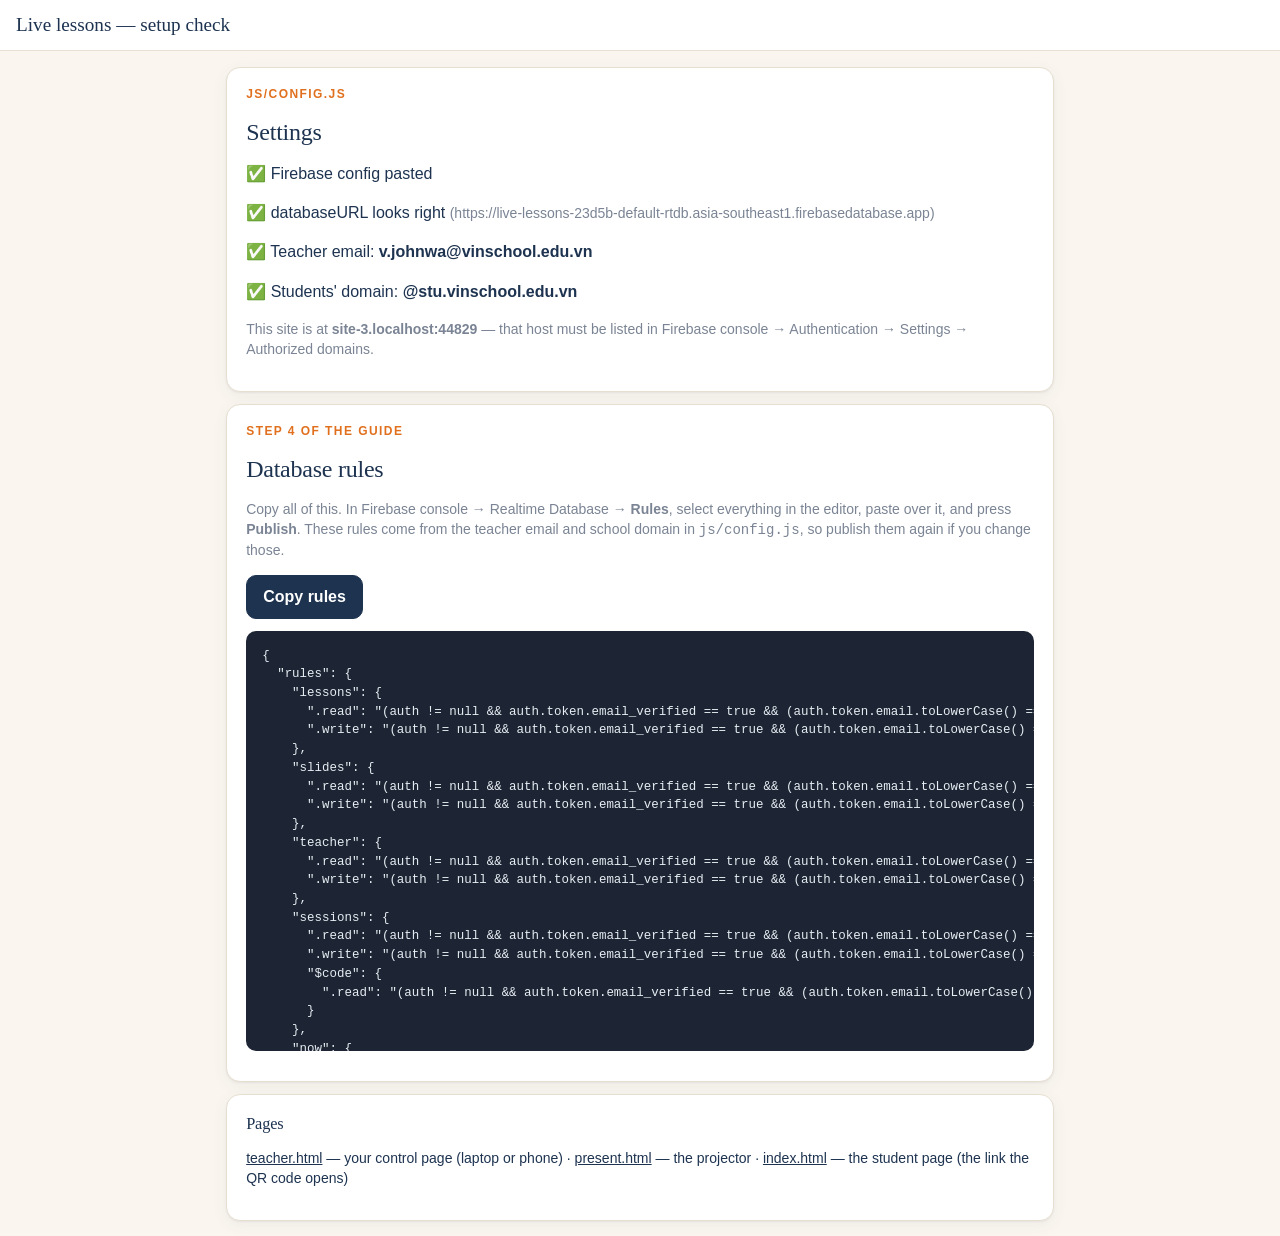
==== setup.html @ ccea3a83 "Live lessons site: student, teacher and projector pages Co-Authored-By: Claude Opus 5.5 <noreply@ant" ====
<!doctype html>
<html lang="en">
<head>
<meta charset="utf-8">
<meta name="viewport" content="width=device-width, initial-scale=1">
<title>Live Lessons · Setup check</title>
<link rel="stylesheet" href="app.css">
</head>
<body>
<header class="t-top"><span class="brand">Live lessons — setup check</span></header>
<main class="t-main stack" style="max-width:860px">
  <section class="card stack" id="cfg"></section>
  <section class="card stack">
    <div class="kicker">Step 4 of the guide</div>
    <h2>Database rules</h2>
    <p class="muted small">Copy all of this. In Firebase console → Realtime Database → <b>Rules</b>, select everything in the editor, paste over it, and press <b>Publish</b>. These rules come from the teacher email and school domain in <code>js/config.js</code>, so publish them again if you change those.</p>
    <div class="row"><button class="btn primary" id="copy">Copy rules</button><span class="small muted" id="copied"></span></div>
    <pre class="rules" id="rules"></pre>
  </section>
  <section class="card stack small">
    <h3>Pages</h3>
    <p><a href="teacher.html">teacher.html</a> — your control page (laptop or phone) · <a href="present.html">present.html</a> — the projector · <a href="./">index.html</a> — the student page (the link the QR code opens)</p>
  </section>
</main>
<script type="module">
  import { firebaseConfig, TEACHER_EMAILS, SCHOOL_DOMAIN } from "./js/config.js";
  import { buildRules } from "./js/rules.js";
  const ok = (b) => b ? "✅" : "❌";
  const cfgOk = !/PASTE_/.test(JSON.stringify(firebaseConfig));
  const urlOk = /^https:\/\/.+(firebaseio\.com|firebasedatabase\.app)\/?$/.test(firebaseConfig.databaseURL || "");
  const tOk = TEACHER_EMAILS.length && !TEACHER_EMAILS.some((e) => /yourschool|your\.name/.test(e));
  const dOk = SCHOOL_DOMAIN && !/yourschool/.test(SCHOOL_DOMAIN);
  document.getElementById("cfg").innerHTML = `<div class="kicker">js/config.js</div><h2>Settings</h2>
    <p>${ok(cfgOk)} Firebase config pasted</p>
    <p>${ok(urlOk)} databaseURL looks right <span class="muted small">(${firebaseConfig.databaseURL})</span></p>
    <p>${ok(tOk)} Teacher email: <b>${TEACHER_EMAILS.join(", ")}</b></p>
    <p>${ok(dOk)} Students' domain: <b>@${SCHOOL_DOMAIN}</b></p>
    <p class="small muted">This site is at <b>${location.host || "(opened from a file)"}</b> — that host must be listed in Firebase console → Authentication → Settings → Authorized domains.</p>`;
  const text = JSON.stringify(buildRules(TEACHER_EMAILS, SCHOOL_DOMAIN), null, 2);
  document.getElementById("rules").textContent = text;
  document.getElementById("copy").onclick = async () => {
    try { await navigator.clipboard.writeText(text); document.getElementById("copied").textContent = "Copied — now paste it in the Firebase Rules editor."; }
    catch (e) { document.getElementById("copied").textContent = "Select the text below and copy it by hand."; }
  };
</script>
</body>
</html>
---- app.css ----
/* Live Lessons — colours follow the Year 9 deck design (cream, navy, orange). */
:root {
  --bg: #faf6ef; --card: #ffffff; --ink: #1d3350; --ink-2: #44546a; --muted: #7a8494;
  --line: #e6ded0; --accent: #e0701e; --accent-soft: #fdf0e3; --blue-soft: #e8f0fb;
  --ok: #23824f; --ok-soft: #e3f4ea; --bad: #c2410c; --bad-soft: #fde9e1;
  --radius: 14px; --shadow: 0 1px 2px rgba(29,51,80,.06), 0 4px 16px rgba(29,51,80,.06);
  --serif: Georgia, "Source Serif 4", "Times New Roman", serif;
  --sans: -apple-system, BlinkMacSystemFont, "Segoe UI", Inter, Roboto, Helvetica, Arial, sans-serif;
  --mono: ui-monospace, "SF Mono", Menlo, Consolas, monospace;
}
* { box-sizing: border-box; }
html, body { margin: 0; background: var(--bg); color: var(--ink); font: 16px/1.45 var(--sans); -webkit-text-size-adjust: 100%; }
button, input, select, textarea { font: inherit; color: inherit; }
h1, h2, h3 { font-family: var(--serif); font-weight: 500; margin: 0 0 .4em; letter-spacing: -.01em; }
a { color: var(--ink); }
.hidden { display: none !important; }
.muted { color: var(--muted); }
.small { font-size: .875rem; }
.kicker { font-size: .75rem; letter-spacing: .12em; text-transform: uppercase; color: var(--accent); font-weight: 700; }
.row { display: flex; gap: .5rem; align-items: center; flex-wrap: wrap; }
.stack > * + * { margin-top: .75rem; }
.spacer { flex: 1; }

.btn { display: inline-flex; align-items: center; justify-content: center; gap: .4rem; min-height: 44px; padding: .55rem 1rem;
  border-radius: 10px; border: 1px solid var(--line); background: var(--card); cursor: pointer; font-weight: 600; touch-action: manipulation; }
.btn:hover { border-color: #cfc4b1; }
.btn.primary { background: var(--ink); color: #fff; border-color: var(--ink); }
.btn.accent { background: var(--accent); color: #fff; border-color: var(--accent); }
.btn.ok { background: var(--ok); color: #fff; border-color: var(--ok); }
.btn.ghost { background: transparent; }
.btn.danger { color: var(--bad); }
.btn.on { background: var(--accent-soft); border-color: var(--accent); color: var(--accent); }
.btn:disabled { opacity: .45; cursor: default; }
.btn kbd { font: 600 .7rem var(--mono); border: 1px solid currentColor; border-radius: 4px; padding: 0 .3rem; opacity: .6; }
input[type=text], input[type=search], select, textarea { width: 100%; min-height: 44px; padding: .55rem .7rem; border: 1px solid var(--line); border-radius: 10px; background: #fff; }
label.field { display: block; }
label.field > span { display: block; font-size: .8rem; font-weight: 600; color: var(--ink-2); margin-bottom: .25rem; }

.card { background: var(--card); border: 1px solid var(--line); border-radius: var(--radius); padding: 1.1rem 1.2rem; box-shadow: var(--shadow); }
.toast { position: fixed; left: 50%; bottom: 24px; transform: translateX(-50%); background: var(--ink); color: #fff; padding: .7rem 1.1rem;
  border-radius: 10px; z-index: 100; box-shadow: var(--shadow); max-width: calc(100vw - 32px); }
.pill { display: inline-flex; align-items: center; gap: .35rem; padding: .2rem .65rem; border-radius: 999px; background: var(--blue-soft); font-size: .8rem; font-weight: 600; }
.pill.live { background: var(--ok-soft); color: var(--ok); }
.pill.live::before { content: ""; width: 8px; height: 8px; border-radius: 50%; background: currentColor; animation: pulse 1.4s infinite; }
@keyframes pulse { 50% { opacity: .3; } }

/* ---------- Sign-in / centred screens ---------- */
.center { min-height: 100vh; min-height: 100dvh; display: grid; place-items: center; padding: 24px 16px; }
.center .card { width: min(440px, 100%); text-align: center; }
.code-input { font: 700 2rem/1 var(--mono) !important; letter-spacing: .3em; text-align: center; text-transform: uppercase; }

/* ---------- Hinge question slide (projector + teacher preview) ---------- */
.stage { position: relative; width: 100%; aspect-ratio: 16 / 9; background: var(--bg); overflow: hidden; container-type: inline-size; border-radius: 6px; }
.stage > img { width: 100%; height: 100%; object-fit: contain; display: block; background: #fff; }
.hinge-slide { position: absolute; inset: 0; padding: 3.6cqw 6cqw 5cqw; display: flex; flex-direction: column; gap: 1.6cqw; }
.hs-top { display: flex; justify-content: space-between; align-items: center; font-size: 1.35cqw; letter-spacing: .14em; text-transform: uppercase; font-weight: 700; }
.hs-kicker { color: var(--accent); }
.hs-status { color: var(--muted); }
.hs-status.live { color: var(--ok); }
.hs-prompt { font-size: 3.1cqw; line-height: 1.2; margin: 0; color: var(--ink); }
.hs-code { font: 600 2.6cqw/1.35 var(--mono); letter-spacing: .06em; background: var(--blue-soft); border-radius: 1cqw; padding: 1.2cqw 2cqw; align-self: flex-start; white-space: pre-wrap; }
.hs-options { display: grid; grid-template-columns: 1fr 1fr; gap: 1.5cqw; flex: 1; align-content: start; }
.hs-opt { position: relative; overflow: hidden; display: flex; align-items: center; gap: 1.6cqw; background: #fff; border: .2cqw solid var(--line);
  border-radius: 1.2cqw; padding: 1.2cqw 2cqw; font-size: 1.9cqw; min-height: 6.4cqw; transition: opacity .3s, border-color .3s; }
.hs-letter { flex: none; width: 4.4cqw; height: 4.4cqw; border-radius: 50%; display: grid; place-items: center; background: var(--ink); color: #fff; font-weight: 700; font-size: 2cqw; position: relative; z-index: 1; }
.hs-text { position: relative; z-index: 1; flex: 1; }
.hs-bar { position: absolute; left: 0; top: 0; bottom: 0; width: var(--w); background: var(--accent-soft); transition: width .4s ease; }
.hs-count { position: relative; z-index: 1; font-weight: 700; font-size: 1.8cqw; color: var(--accent); white-space: nowrap; }
.is-reveal .hs-opt.correct { border-color: var(--ok); background: var(--ok-soft); }
.is-reveal .hs-opt.correct .hs-letter { background: var(--ok); }
.is-reveal .hs-opt.correct .hs-bar { background: #cdebd9; }
.is-reveal .hs-opt.dim { opacity: .45; }

/* ---------- Projector ---------- */
body.present { background: #111; overflow: hidden; }
.present-wrap { position: fixed; inset: 0; display: grid; place-items: center; }
.present-wrap .stage { width: min(100vw, calc(100vh * 16 / 9)); border-radius: 0; }
.join-overlay { position: absolute; inset: 0; background: var(--bg); display: grid; grid-template-columns: auto 1fr; gap: 5cqw; align-items: center; padding: 6cqw 8cqw; z-index: 5; }
.join-overlay .qr svg { width: 30cqw; height: 30cqw; display: block; border-radius: 1cqw; }
.join-overlay h2 { font-size: 3.4cqw; margin-bottom: 1.2cqw; }
.join-overlay .url { font: 600 2.3cqw var(--mono); color: var(--ink-2); word-break: break-all; }
.join-overlay .big-code { font: 700 9cqw/1 var(--mono); letter-spacing: .12em; color: var(--accent); margin: 1.5cqw 0; }
.join-overlay .joined { font-size: 2.2cqw; color: var(--muted); }
.corner-badge { position: absolute; right: 1.4cqw; bottom: 1.2cqw; z-index: 4; background: rgba(29,51,80,.88); color: #fff; font-size: 1.3cqw; font-weight: 700; padding: .5cqw 1.1cqw; border-radius: 99px; }
.corner-code { position: absolute; left: 1.4cqw; bottom: 1.2cqw; z-index: 4; background: rgba(255,255,255,.9); color: var(--ink); font: 700 1.2cqw var(--mono); padding: .45cqw 1cqw; border-radius: 99px; letter-spacing: .1em; }
.hud { position: fixed; left: 50%; bottom: 14px; transform: translateX(-50%); display: flex; gap: 6px; background: rgba(17,17,17,.82); padding: 6px; border-radius: 12px; z-index: 20; transition: opacity .3s; }
.hud .btn { min-height: 38px; padding: .35rem .7rem; background: transparent; color: #fff; border-color: rgba(255,255,255,.25); font-size: .85rem; }
.hud .btn.on { background: var(--accent); border-color: var(--accent); color: #fff; }
.hud.idle { opacity: 0; pointer-events: none; }
.present-msg { color: #ddd; text-align: center; padding: 24px; font-size: 1.2rem; }

/* ---------- Student ---------- */
.s-top { position: sticky; top: 0; z-index: 5; display: flex; align-items: center; gap: .6rem; padding: .6rem 16px; background: rgba(250,246,239,.94); backdrop-filter: blur(6px); border-bottom: 1px solid var(--line); }
.s-top .title { font-weight: 700; font-size: .95rem; white-space: nowrap; overflow: hidden; text-overflow: ellipsis; }
.s-main { max-width: 900px; margin: 0 auto; padding: 16px; }
.s-slide { width: 100%; border-radius: 10px; border: 1px solid var(--line); background: #fff; display: block; box-shadow: var(--shadow); }
.s-q h1 { font-size: 1.45rem; line-height: 1.25; }
.s-q .code { font: 600 1.1rem/1.4 var(--mono); letter-spacing: .04em; max-width: 100%; overflow-x: auto; background: var(--blue-soft); border-radius: 10px; padding: .6rem .9rem; display: inline-block; white-space: pre-wrap; }
.s-opts { display: grid; gap: .6rem; margin-top: 1rem; }
.s-opt { display: flex; align-items: center; gap: .8rem; width: 100%; text-align: left; min-height: 60px; padding: .7rem .9rem; border: 2px solid var(--line); border-radius: 12px; background: #fff; cursor: pointer; touch-action: manipulation; font-size: 1.05rem; }
.s-opt .l { flex: none; width: 36px; height: 36px; border-radius: 50%; display: grid; place-items: center; background: var(--ink); color: #fff; font-weight: 700; }
.s-opt.sel { border-color: var(--accent); background: var(--accent-soft); }
.s-opt.sel .l { background: var(--accent); }
.s-opt.correct { border-color: var(--ok); background: var(--ok-soft); }
.s-opt.correct .l { background: var(--ok); }
.s-opt.wrong { border-color: var(--bad); background: var(--bad-soft); }
.s-opt:disabled { cursor: default; }
.conf { display: grid; grid-template-columns: repeat(4, 1fr); gap: .4rem; }
.conf button { min-height: 52px; border: 2px solid var(--line); border-radius: 10px; background: #fff; font-size: .85rem; font-weight: 600; cursor: pointer; padding: .3rem; line-height: 1.15; }
.conf button.sel { border-color: var(--accent); background: var(--accent-soft); color: var(--accent); }
.banner { border-radius: 12px; padding: .8rem 1rem; font-weight: 600; }
.banner.info { background: var(--blue-soft); }
.banner.ok { background: var(--ok-soft); color: var(--ok); }
.banner.bad { background: var(--bad-soft); color: var(--bad); }

/* ---------- Teacher ---------- */
.t-top { display: flex; align-items: center; gap: .75rem; padding: .7rem 16px; border-bottom: 1px solid var(--line); background: var(--card); position: sticky; top: 0; z-index: 10; flex-wrap: wrap; }
.t-top .brand { font-family: var(--serif); font-size: 1.2rem; }
.t-main { max-width: 1280px; margin: 0 auto; padding: 16px; }
.t-grid { display: grid; grid-template-columns: minmax(0, 1fr) 380px; gap: 16px; align-items: start; }
@media (max-width: 960px) { .t-grid { grid-template-columns: 1fr; } }
.t-home { display: grid; grid-template-columns: repeat(auto-fit, minmax(320px, 1fr)); gap: 16px; align-items: start; }
.code-big { font: 700 2.4rem/1 var(--mono); letter-spacing: .12em; color: var(--accent); }
.strip { display: flex; gap: 8px; overflow-x: auto; padding: 4px 2px 10px; scroll-snap-type: x proximity; }
.strip button { flex: none; width: 120px; aspect-ratio: 16/9; border: 2px solid var(--line); border-radius: 6px; padding: 0; overflow: hidden; background: #fff; cursor: pointer; position: relative; scroll-snap-align: center; }
.strip button img { width: 100%; height: 100%; object-fit: cover; display: block; }
.strip button.cur { border-color: var(--accent); box-shadow: 0 0 0 2px var(--accent); }
.strip button .n { position: absolute; left: 4px; top: 3px; font: 700 .7rem var(--sans); background: rgba(255,255,255,.9); border-radius: 4px; padding: 0 4px; }
.strip button.h { background: var(--accent-soft); display: grid; place-items: center; font-weight: 700; color: var(--accent); font-size: .85rem; }
.bars { display: grid; gap: .45rem; }
.bar { display: grid; grid-template-columns: 28px 1fr 84px; gap: .5rem; align-items: center; }
.bar .l { width: 28px; height: 28px; border-radius: 50%; background: var(--ink); color: #fff; display: grid; place-items: center; font-weight: 700; font-size: .85rem; }
.bar.correct .l { background: var(--ok); }
.bar .track { height: 26px; background: #f2ede4; border-radius: 6px; overflow: hidden; position: relative; }
.bar .fill { position: absolute; inset: 0 auto 0 0; background: var(--accent); border-radius: 6px; transition: width .35s; }
.bar.correct .fill { background: var(--ok); }
.bar .num { font-weight: 700; text-align: right; font-variant-numeric: tabular-nums; }
.bar .mc { grid-column: 2 / 4; font-size: .75rem; color: var(--muted); margin-top: -.3rem; }
.names { display: flex; flex-wrap: wrap; gap: .3rem; }
.names span { background: #f2ede4; border-radius: 6px; padding: .1rem .5rem; font-size: .82rem; }
.list { border-top: 1px solid var(--line); }
.list > div { display: flex; gap: .6rem; align-items: center; padding: .6rem 0; border-bottom: 1px solid var(--line); flex-wrap: wrap; }
.progress { height: 8px; background: #f2ede4; border-radius: 99px; overflow: hidden; }
.progress > div { height: 100%; background: var(--accent); width: 0; transition: width .2s; }
.note { background: var(--accent-soft); border-radius: 10px; padding: .6rem .8rem; font-size: .88rem; }
pre.rules { background: #1d2433; color: #e6edf3; padding: 1rem; border-radius: 10px; overflow: auto; font: .78rem/1.5 var(--mono); max-height: 420px; }

/* binary / code-like options line up in a fixed-width font */
.hs-text.mono, .s-opt .mono { font-family: var(--mono); letter-spacing: .12em; font-weight: 600; }
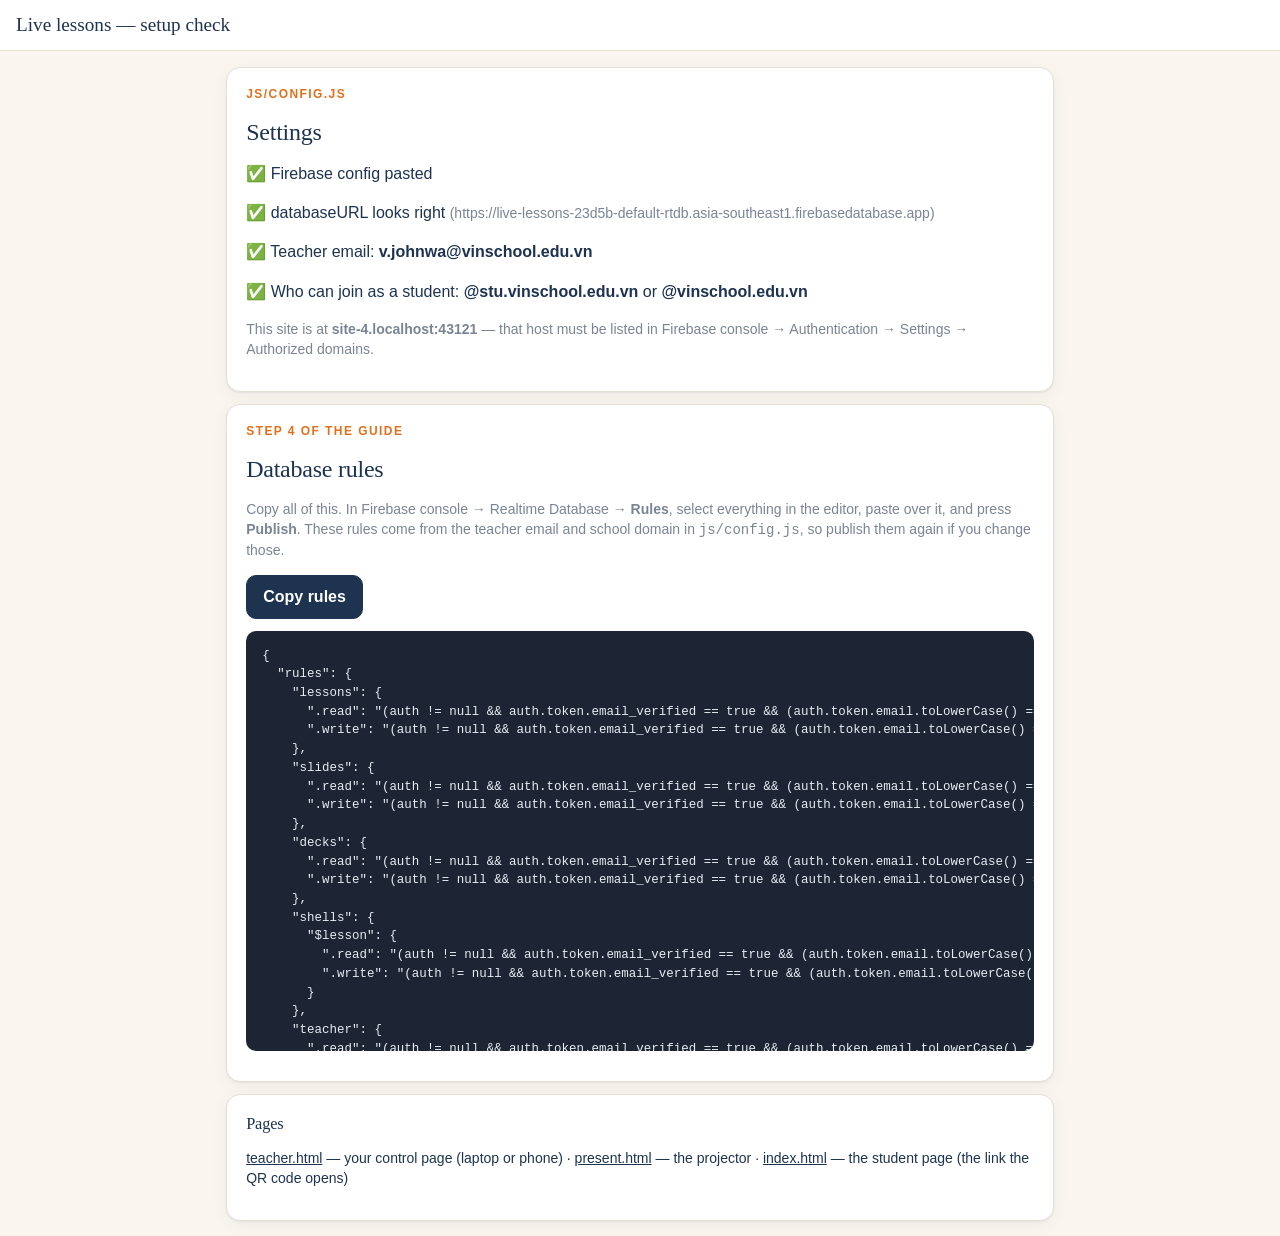
==== commit 437c66c1: "Let vinschool.edu.vn accounts join as students for testing (teacher access unchanged) Co-Authored-By" ====
--- a/setup.html
+++ b/setup.html
@@ -29,12 +29,13 @@
   const cfgOk = !/PASTE_/.test(JSON.stringify(firebaseConfig));
   const urlOk = /^https:\/\/.+(firebaseio\.com|firebasedatabase\.app)\/?$/.test(firebaseConfig.databaseURL || "");
   const tOk = TEACHER_EMAILS.length && !TEACHER_EMAILS.some((e) => /yourschool|your\.name/.test(e));
-  const dOk = SCHOOL_DOMAIN && !/yourschool/.test(SCHOOL_DOMAIN);
+  const DOMS = [].concat(SCHOOL_DOMAIN).filter(Boolean);
+  const dOk = DOMS.length && !DOMS.some((d) => /yourschool/.test(d));
   document.getElementById("cfg").innerHTML = `<div class="kicker">js/config.js</div><h2>Settings</h2>
     <p>${ok(cfgOk)} Firebase config pasted</p>
     <p>${ok(urlOk)} databaseURL looks right <span class="muted small">(${firebaseConfig.databaseURL})</span></p>
     <p>${ok(tOk)} Teacher email: <b>${TEACHER_EMAILS.join(", ")}</b></p>
-    <p>${ok(dOk)} Students' domain: <b>@${SCHOOL_DOMAIN}</b></p>
+    <p>${ok(dOk)} Who can join as a student: ${DOMS.map((d) => `<b>@${d}</b>`).join(" or ")}</p>
     <p class="small muted">This site is at <b>${location.host || "(opened from a file)"}</b> — that host must be listed in Firebase console → Authentication → Settings → Authorized domains.</p>`;
   const text = JSON.stringify(buildRules(TEACHER_EMAILS, SCHOOL_DOMAIN), null, 2);
   document.getElementById("rules").textContent = text;
--- a/app.css
+++ b/app.css
@@ -39,7 +39,7 @@
 .card { background: var(--card); border: 1px solid var(--line); border-radius: var(--radius); padding: 1.1rem 1.2rem; box-shadow: var(--shadow); }
 .toast { position: fixed; left: 50%; bottom: 24px; transform: translateX(-50%); background: var(--ink); color: #fff; padding: .7rem 1.1rem;
   border-radius: 10px; z-index: 100; box-shadow: var(--shadow); max-width: calc(100vw - 32px); }
-.pill { display: inline-flex; align-items: center; gap: .35rem; padding: .2rem .65rem; border-radius: 999px; background: var(--blue-soft); font-size: .8rem; font-weight: 600; }
+.pill { display: inline-flex; align-items: center; gap: .35rem; white-space: nowrap; padding: .2rem .65rem; border-radius: 999px; background: var(--blue-soft); font-size: .8rem; font-weight: 600; }
 .pill.live { background: var(--ok-soft); color: var(--ok); }
 .pill.live::before { content: ""; width: 8px; height: 8px; border-radius: 50%; background: currentColor; animation: pulse 1.4s infinite; }
 @keyframes pulse { 50% { opacity: .3; } }
@@ -147,3 +147,100 @@
 
 /* binary / code-like options line up in a fixed-width font */
 .hs-text.mono, .s-opt .mono { font-family: var(--mono); letter-spacing: .12em; font-weight: 600; }
+
+/* interactive HTML decks */
+.fill { position: absolute; inset: 0; }
+.fill > img { width: 100%; height: 100%; object-fit: contain; display: block; background: #fff; }
+.deckframe { display: block; width: 100%; aspect-ratio: 16 / 9; border: 0; border-radius: 10px; background: #0e1b2a; box-shadow: var(--shadow); }
+.fill > .deckframe, .stage .deckframe { position: absolute; inset: 0; width: 100%; height: 100%; aspect-ratio: auto; border-radius: 0; box-shadow: none; }
+.strip button.t { display: flex; flex-direction: column; justify-content: center; align-items: flex-start; gap: 2px; padding: 16px 6px 4px; text-align: left; font: 600 .68rem/1.2 var(--sans); color: var(--ink-2); background: #fffdf9; }
+.strip button.t .tt { display: -webkit-box; -webkit-line-clamp: 3; -webkit-box-orient: vertical; overflow: hidden; }
+.strip button.t .bld { font-weight: 500; color: var(--muted); font-size: .62rem; }
+.corner-code { transition: opacity .3s; }
+body.present .corner-code:not(.always) { opacity: 0; }
+body.present.hud-awake .corner-code { opacity: 1; }
+
+/* ---------- questions on students' devices ---------- */
+.s-item { background: var(--card); border: 1px solid var(--line); border-radius: 14px; padding: .9rem 1rem; box-shadow: var(--shadow); }
+.s-item + .s-item { margin-top: .7rem; }
+.s-prompt { font-size: 1.12rem; font-weight: 600; line-height: 1.35; display: flex; gap: .6rem; align-items: baseline; }
+.s-prompt.mono, td.mono { font-family: var(--mono); }
+.card-l { flex: none; font: 700 .8rem var(--sans); color: var(--muted); background: #f2ede4; border-radius: 6px; padding: .15rem .45rem; }
+.s-item .code { margin-top: .5rem; }
+.s-opts.compact { grid-template-columns: repeat(auto-fit, minmax(130px, 1fr)); gap: .45rem; margin-top: .7rem; }
+.s-opts.compact .s-opt { min-height: 48px; padding: .45rem .6rem; font-size: .95rem; }
+.s-opts.compact .s-opt .l { width: 28px; height: 28px; font-size: .9rem; }
+.fb { margin-top: .6rem; font-weight: 600; font-size: .92rem; }
+.fb > span { display: block; font-weight: 400; color: var(--ink-2); margin-top: .15rem; }
+.fb.ok { color: var(--ok); } .fb.bad { color: var(--bad); } .fb.muted { color: var(--muted); font-weight: 500; }
+.wform { display: flex; gap: .5rem; margin-top: .7rem; }
+.wform input { font-size: 1.2rem; font-weight: 600; }
+.timer-pill { background: var(--accent-soft); color: var(--accent); font-variant-numeric: tabular-nums; }
+.timer-pill.warn { background: var(--bad); color: #fff; }
+.pill.score { background: #fff4cc; color: #8a6200; }
+.selfnav { position: sticky; bottom: 0; background: rgba(250,246,239,.95); padding: .7rem 0; margin-top: .8rem; border-top: 1px solid var(--line); }
+#deckHost { margin: .2rem 0 .8rem; }
+
+/* ---------- word cloud ---------- */
+.cloud { display: flex; flex-wrap: wrap; justify-content: center; align-items: center; gap: .3rem .9rem; padding: 1rem .5rem; line-height: 1.15; text-align: center; }
+.cloud.empty { color: var(--muted); font-style: italic; }
+.cw { font-size: calc(1rem * var(--s)); color: var(--ink-2); font-weight: 500; transition: font-size .3s; }
+.cw sup { font-size: .5em; color: var(--muted); margin-left: .1em; }
+.cw.multi { font-weight: 700; color: var(--ink); }
+.cw.top { font-weight: 800; color: var(--accent); background: var(--accent-soft); border-radius: .3em; padding: 0 .25em; }
+.cw.ok { text-decoration: underline; text-decoration-color: var(--ok); text-decoration-thickness: .12em; text-underline-offset: .15em; }
+.cw.mine { outline: 2px dashed var(--ink); outline-offset: 2px; border-radius: .2em; }
+.hinge-slide .cloud { font-size: 2.2cqw; flex: 1; }
+.cloud-overlay { position: absolute; left: 6%; right: 6%; bottom: 8%; top: 38%; background: rgba(255,255,255,.96); border-radius: 1.5cqw; box-shadow: 0 1cqw 4cqw rgba(0,0,0,.18); display: flex; align-items: center; justify-content: center; font-size: 2.3cqw; padding: 1cqw; overflow: hidden; }
+.cloud-mod { display: flex; flex-wrap: wrap; gap: .35rem; }
+.wtag { border: 1px solid var(--line); background: #fff; border-radius: 999px; padding: .25rem .65rem; cursor: pointer; font-size: .85rem; }
+.wtag b { color: var(--accent); margin-left: .2rem; }
+.wtag.off { text-decoration: line-through; opacity: .45; }
+
+/* ---------- leaderboard ---------- */
+.board { list-style: none; margin: 0; padding: 0; display: grid; gap: .35rem; }
+.board li { display: grid; grid-template-columns: 2rem 1fr auto; align-items: center; gap: .6rem; background: #fff; border: 1px solid var(--line); border-radius: 10px; padding: .45rem .7rem; }
+.board .rk { font-weight: 800; color: var(--muted); text-align: center; }
+.board .pt { font-weight: 800; font-variant-numeric: tabular-nums; }
+.board .p1 { background: #fff4cc; border-color: #f0d36b; } .board .p2 { background: #f1f3f6; } .board .p3 { background: #fbebdc; }
+.board.empty { color: var(--muted); }
+.board-overlay { position: absolute; inset: 0; background: var(--bg); padding: 4cqw 18cqw; z-index: 6; font-size: 2.1cqw; overflow: hidden; }
+.board-overlay h2 { font-size: 4cqw; margin-bottom: 2cqw; }
+.board-overlay .board li { padding: .8cqw 1.4cqw; border-radius: 1cqw; }
+
+/* ---------- projector overlays on deck slides ---------- */
+.q-status { position: absolute; top: 1.2cqw; right: 1.4cqw; z-index: 4; background: rgba(22,50,79,.92); color: #fff; font: 700 1.35cqw var(--sans); padding: .6cqw 1.2cqw; border-radius: 99px; display: flex; gap: .4cqw; }
+.q-status.live { background: rgba(28,122,85,.95); }
+.q-status #pclock.warn { color: #ffd2c2; }
+.res-panel { position: absolute; right: 2cqw; bottom: 5cqw; width: 38cqw; background: rgba(255,255,255,.97); border-radius: 1.2cqw; box-shadow: 0 1cqw 4cqw rgba(0,0,0,.2); padding: 1.2cqw 1.6cqw; font-size: 1.25cqw; z-index: 4; }
+.res-panel .rr { display: grid; grid-template-columns: 1.6cqw 1fr 10cqw 3.5cqw; gap: .8cqw; align-items: center; padding: .25cqw 0; }
+.res-panel .rt { white-space: nowrap; overflow: hidden; text-overflow: ellipsis; }
+.res-panel .rb { height: 1cqw; background: #f2ede4; border-radius: 99px; overflow: hidden; }
+.res-panel .rb i { display: block; height: 100%; background: var(--ok); }
+
+/* ---------- teacher ---------- */
+.opts { display: grid; gap: .5rem; background: #fbf8f2; border: 1px solid var(--line); border-radius: 10px; padding: .7rem .8rem; }
+.opts label > span { display: block; font-size: .8rem; font-weight: 600; color: var(--ink-2); margin-bottom: .2rem; }
+.chk { display: inline-flex; align-items: center; gap: .4rem; font-size: .9rem; cursor: pointer; }
+.chk input { width: 18px; height: 18px; }
+table.cards { width: 100%; border-collapse: collapse; font-size: .88rem; }
+table.cards th { text-align: left; font-size: .72rem; text-transform: uppercase; letter-spacing: .06em; color: var(--muted); padding: .3rem .4rem; border-bottom: 1px solid var(--line); }
+table.cards td { padding: .4rem; border-bottom: 1px solid #f0ebe1; vertical-align: middle; }
+.pctb { display: inline-block; min-width: 3.2rem; text-align: center; font-weight: 700; border-radius: 6px; padding: .1rem .35rem; background: #f2ede4; }
+.pctb.ok { background: var(--ok-soft); color: var(--ok); } .pctb.mid { background: var(--accent-soft); color: var(--accent); } .pctb.bad { background: var(--bad-soft); color: var(--bad); }
+.strip button .qb { position: absolute; right: 4px; bottom: 3px; font: 700 .62rem var(--sans); background: var(--accent); color: #fff; border-radius: 4px; padding: 1px 5px; }
+.board-overlay .board { grid-template-columns: 1fr 1fr; grid-auto-flow: column; grid-template-rows: repeat(5, auto); column-gap: 2cqw; row-gap: 1cqw; }
+.board-overlay .board li { padding: 1cqw 1.6cqw; font-size: 2.2cqw; grid-template-columns: 3.4cqw 1fr auto; }
+
+/* ---------- "Student view" mirror on the projector ---------- */
+.dev-view { position: absolute; right: 1.4cqw; bottom: 1.4cqw; width: 17cqw; z-index: 8; background: #1d2433; border-radius: 2.2cqw; padding: 1.6cqw .7cqw .8cqw; box-shadow: 0 1.2cqw 4cqw rgba(0,0,0,.35); }
+.dev-label { position: absolute; top: .35cqw; left: 0; right: 0; text-align: center; color: #c8d1dd; font: 700 .9cqw var(--sans); letter-spacing: .1em; text-transform: uppercase; }
+.dev-screen { position: relative; width: 100%; aspect-ratio: 390 / 760; overflow: hidden; border-radius: 1.2cqw; background: var(--bg); }
+.dev-screen iframe { position: absolute; left: 0; top: 0; width: 390px; height: 760px; border: 0; transform-origin: 0 0; pointer-events: none; }
+body.preview .s-opt, body.preview .conf button { cursor: default; }
+
+/* ---------- touch screens (classroom touch TV) ---------- */
+@media (pointer: coarse) {
+  .hud { gap: 10px; padding: 10px; bottom: 18px; }
+  .hud .btn { min-height: 58px; padding: .5rem 1.1rem; font-size: 1.05rem; }
+}
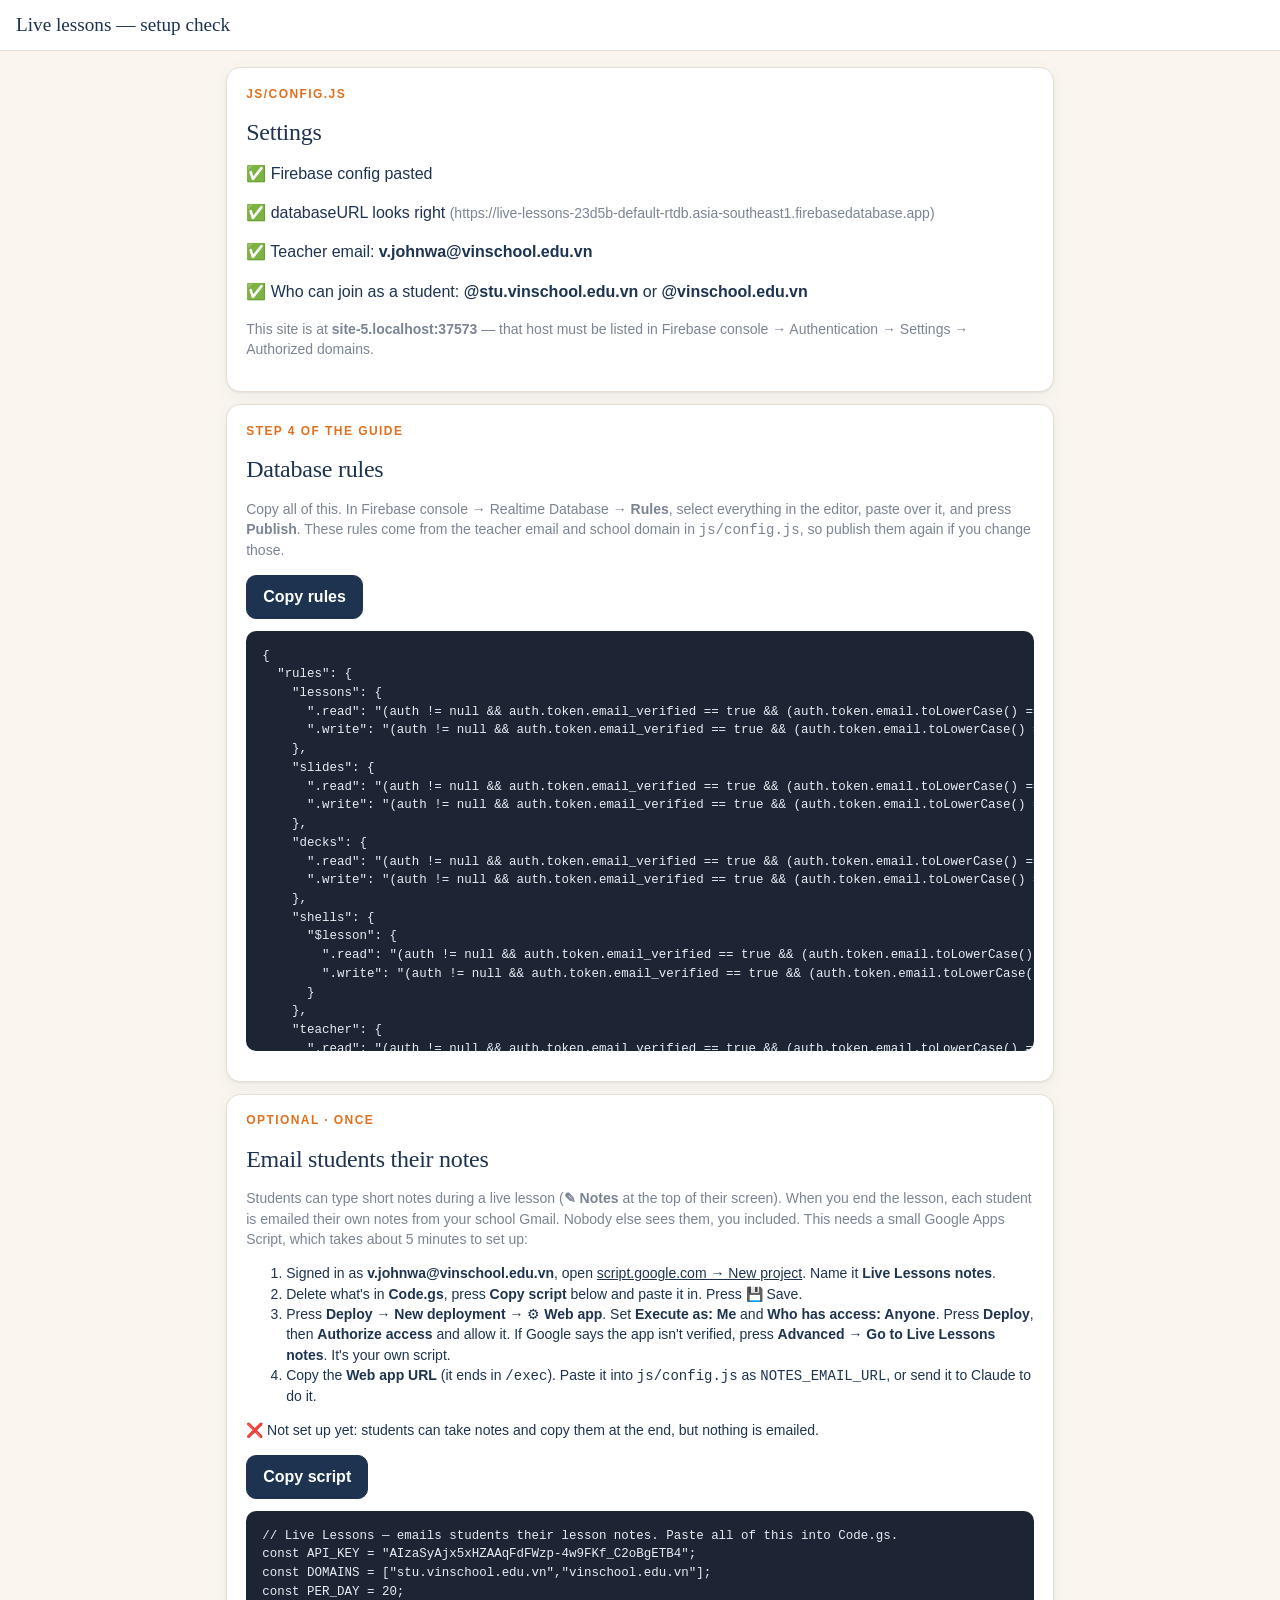
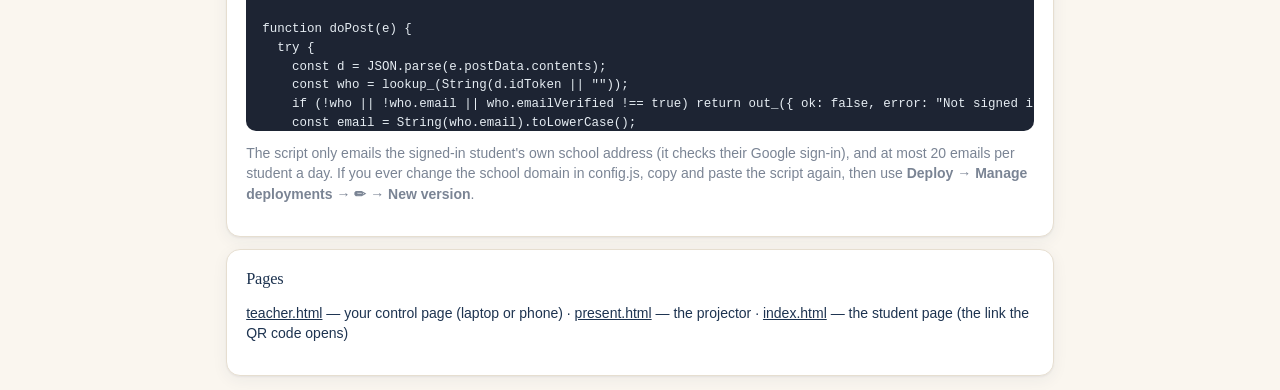
==== commit 1967ffd3: "Bigger slides on devices and the projector; private lesson notes emailed to students Slides - Studen" ====
--- a/setup.html
+++ b/setup.html
@@ -17,14 +17,39 @@
     <div class="row"><button class="btn primary" id="copy">Copy rules</button><span class="small muted" id="copied"></span></div>
     <pre class="rules" id="rules"></pre>
   </section>
+  <section class="card stack">
+    <div class="kicker">Optional · once</div>
+    <h2>Email students their notes</h2>
+    <p class="muted small">Students can type short notes during a live lesson (<b>✎ Notes</b> at the top of their screen). When you end the lesson, each student is emailed their own notes from your school Gmail. Nobody else sees them, you included. This needs a small Google Apps Script, which takes about 5 minutes to set up:</p>
+    <ol class="small">
+      <li>Signed in as <b id="tEmail"></b>, open <a href="https://script.google.com/home/projects/create" target="_blank" rel="noopener">script.google.com → New project</a>. Name it <b>Live Lessons notes</b>.</li>
+      <li>Delete what's in <b>Code.gs</b>, press <b>Copy script</b> below and paste it in. Press 💾 Save.</li>
+      <li>Press <b>Deploy → New deployment</b> → ⚙ <b>Web app</b>. Set <b>Execute as: Me</b> and <b>Who has access: Anyone</b>. Press <b>Deploy</b>, then <b>Authorize access</b> and allow it. If Google says the app isn't verified, press <b>Advanced → Go to Live Lessons notes</b>. It's your own script.</li>
+      <li>Copy the <b>Web app URL</b> (it ends in <code>/exec</code>). Paste it into <code>js/config.js</code> as <code>NOTES_EMAIL_URL</code>, or send it to Claude to do it.</li>
+    </ol>
+    <p class="small" id="mailState"></p>
+    <div class="row"><button class="btn primary" id="copyGs">Copy script</button><span class="small muted" id="copiedGs"></span></div>
+    <pre class="rules" id="gs" style="max-height:220px"></pre>
+    <p class="small muted">The script only emails the signed-in student's own school address (it checks their Google sign-in), and at most 20 emails per student a day. If you ever change the school domain in config.js, copy and paste the script again, then use <b>Deploy → Manage deployments → ✏ → New version</b>.</p>
+  </section>
   <section class="card stack small">
     <h3>Pages</h3>
     <p><a href="teacher.html">teacher.html</a> — your control page (laptop or phone) · <a href="present.html">present.html</a> — the projector · <a href="./">index.html</a> — the student page (the link the QR code opens)</p>
   </section>
 </main>
 <script type="module">
-  import { firebaseConfig, TEACHER_EMAILS, SCHOOL_DOMAIN } from "./js/config.js";
+  import { firebaseConfig, TEACHER_EMAILS, SCHOOL_DOMAIN, NOTES_EMAIL_URL } from "./js/config.js";
   import { buildRules } from "./js/rules.js";
+  import { notesScript } from "./js/notesmail.js";
+  const gs = notesScript(firebaseConfig.apiKey, SCHOOL_DOMAIN);
+  document.getElementById("gs").textContent = gs;
+  document.getElementById("tEmail").textContent = TEACHER_EMAILS[0] || "your school account";
+  document.getElementById("mailState").innerHTML = NOTES_EMAIL_URL
+    ? "✅ Notes email is switched on." : "❌ Not set up yet: students can take notes and copy them at the end, but nothing is emailed.";
+  document.getElementById("copyGs").onclick = async () => {
+    try { await navigator.clipboard.writeText(gs); document.getElementById("copiedGs").textContent = "Copied. Now paste it into Code.gs."; }
+    catch (e) { document.getElementById("copiedGs").textContent = "Select the text below and copy it by hand."; }
+  };
   const ok = (b) => b ? "✅" : "❌";
   const cfgOk = !/PASTE_/.test(JSON.stringify(firebaseConfig));
   const urlOk = /^https:\/\/.+(firebaseio\.com|firebasedatabase\.app)\/?$/.test(firebaseConfig.databaseURL || "");
--- a/app.css
+++ b/app.css
@@ -94,6 +94,23 @@
 .s-top .title { font-weight: 700; font-size: .95rem; white-space: nowrap; overflow: hidden; text-overflow: ellipsis; }
 .s-main { max-width: 900px; margin: 0 auto; padding: 16px; }
 .s-slide { width: 100%; border-radius: 10px; border: 1px solid var(--line); background: #fff; display: block; box-shadow: var(--shadow); }
+/* slides: as big as the screen allows (header ~52px, footer line ~36px), centred */
+.s-main.wide { max-width: none; padding: 8px 12px; position: relative; }
+.s-main.wide #deckHost, .s-main.wide .s-slide { width: min(100%, calc((100dvh - 110px) * 16 / 9)); margin: 0 auto; }
+.s-main.wide #deckHost { position: relative; }
+.fs-btn { position: absolute; right: 8px; top: 8px; z-index: 3; width: 40px; height: 40px; border-radius: 10px; border: 0; background: rgba(17,17,17,.55); color: #fff; font-size: 1.2rem; cursor: pointer; }
+.s-main:fullscreen { background: #0e1b2a; display: flex; flex-direction: column; justify-content: center; padding: 0; }
+.s-main:fullscreen #main, .s-main:fullscreen #below { display: none; }
+.s-main:fullscreen #deckHost, .s-main:fullscreen .s-slide { width: min(100vw, calc(100vh * 16 / 9)); margin: 0 auto; }
+.s-main:fullscreen .deckframe, .s-main:fullscreen .s-slide { border-radius: 0; border: 0; }
+.s-main:fullscreen #main:has(.s-slide) { display: block; }
+/* phone on its side: slimmer header, no footer line, so the slide gets the height */
+@media (orientation: landscape) and (max-height: 500px) {
+  .s-top { padding: .25rem 12px; }
+  .s-main.wide { padding: 4px 8px; }
+  .s-main.wide #deckHost, .s-main.wide .s-slide { width: min(100%, calc((100dvh - 50px) * 16 / 9)); }
+  .s-main.wide #below { display: none; }
+}
 .s-q h1 { font-size: 1.45rem; line-height: 1.25; }
 .s-q .code { font: 600 1.1rem/1.4 var(--mono); letter-spacing: .04em; max-width: 100%; overflow-x: auto; background: var(--blue-soft); border-radius: 10px; padding: .6rem .9rem; display: inline-block; white-space: pre-wrap; }
 .s-opts { display: grid; gap: .6rem; margin-top: 1rem; }
@@ -175,6 +192,14 @@
 .fb.ok { color: var(--ok); } .fb.bad { color: var(--bad); } .fb.muted { color: var(--muted); font-weight: 500; }
 .wform { display: flex; gap: .5rem; margin-top: .7rem; }
 .wform input { font-size: 1.2rem; font-weight: 600; }
+.notes-pill { cursor: pointer; border: 0; font-family: inherit; }
+.notes-pill.on { background: var(--ink); color: #fff; }
+.notes-dock { position: fixed; left: 0; right: 0; bottom: 0; z-index: 30; pointer-events: none; }
+.notes-dock.open { pointer-events: auto; }
+.notes-sheet { max-width: 720px; margin: 0 auto; background: var(--card, #fff); border: 1px solid var(--line); border-bottom: 0; border-radius: 14px 14px 0 0; box-shadow: 0 -8px 30px rgba(0,0,0,.15); padding: 10px 14px calc(10px + env(safe-area-inset-bottom)); display: grid; gap: 8px; }
+.notes-sheet textarea, .notes-copy { width: 100%; box-sizing: border-box; min-height: 30vh; max-height: 45vh; resize: vertical; font: 1rem/1.45 var(--sans, sans-serif); padding: .6rem .7rem; border: 1px solid var(--line); border-radius: 10px; }
+.notes-copy { min-height: 120px; text-align: left; }
+body:has(.notes-dock.open) .s-main { padding-bottom: 46vh; }
 .timer-pill { background: var(--accent-soft); color: var(--accent); font-variant-numeric: tabular-nums; }
 .timer-pill.warn { background: var(--bad); color: #fff; }
 .pill.score { background: #fff4cc; color: #8a6200; }
@@ -212,6 +237,8 @@
 .q-status { position: absolute; top: 1.2cqw; right: 1.4cqw; z-index: 4; background: rgba(22,50,79,.92); color: #fff; font: 700 1.35cqw var(--sans); padding: .6cqw 1.2cqw; border-radius: 99px; display: flex; gap: .4cqw; }
 .q-status.live { background: rgba(28,122,85,.95); }
 .q-status #pclock.warn { color: #ffd2c2; }
+.deck-clock { position: absolute; z-index: 4; display: flex; align-items: center; justify-content: center; box-sizing: border-box; background: #16324F; color: #fff; border-radius: 10px; font-family: var(--mono); font-weight: 700; font-variant-numeric: tabular-nums; line-height: 1; }
+.deck-clock.warn { background: #B4372B; }
 .res-panel { position: absolute; right: 2cqw; bottom: 5cqw; width: 38cqw; background: rgba(255,255,255,.97); border-radius: 1.2cqw; box-shadow: 0 1cqw 4cqw rgba(0,0,0,.2); padding: 1.2cqw 1.6cqw; font-size: 1.25cqw; z-index: 4; }
 .res-panel .rr { display: grid; grid-template-columns: 1.6cqw 1fr 10cqw 3.5cqw; gap: .8cqw; align-items: center; padding: .25cqw 0; }
 .res-panel .rt { white-space: nowrap; overflow: hidden; text-overflow: ellipsis; }
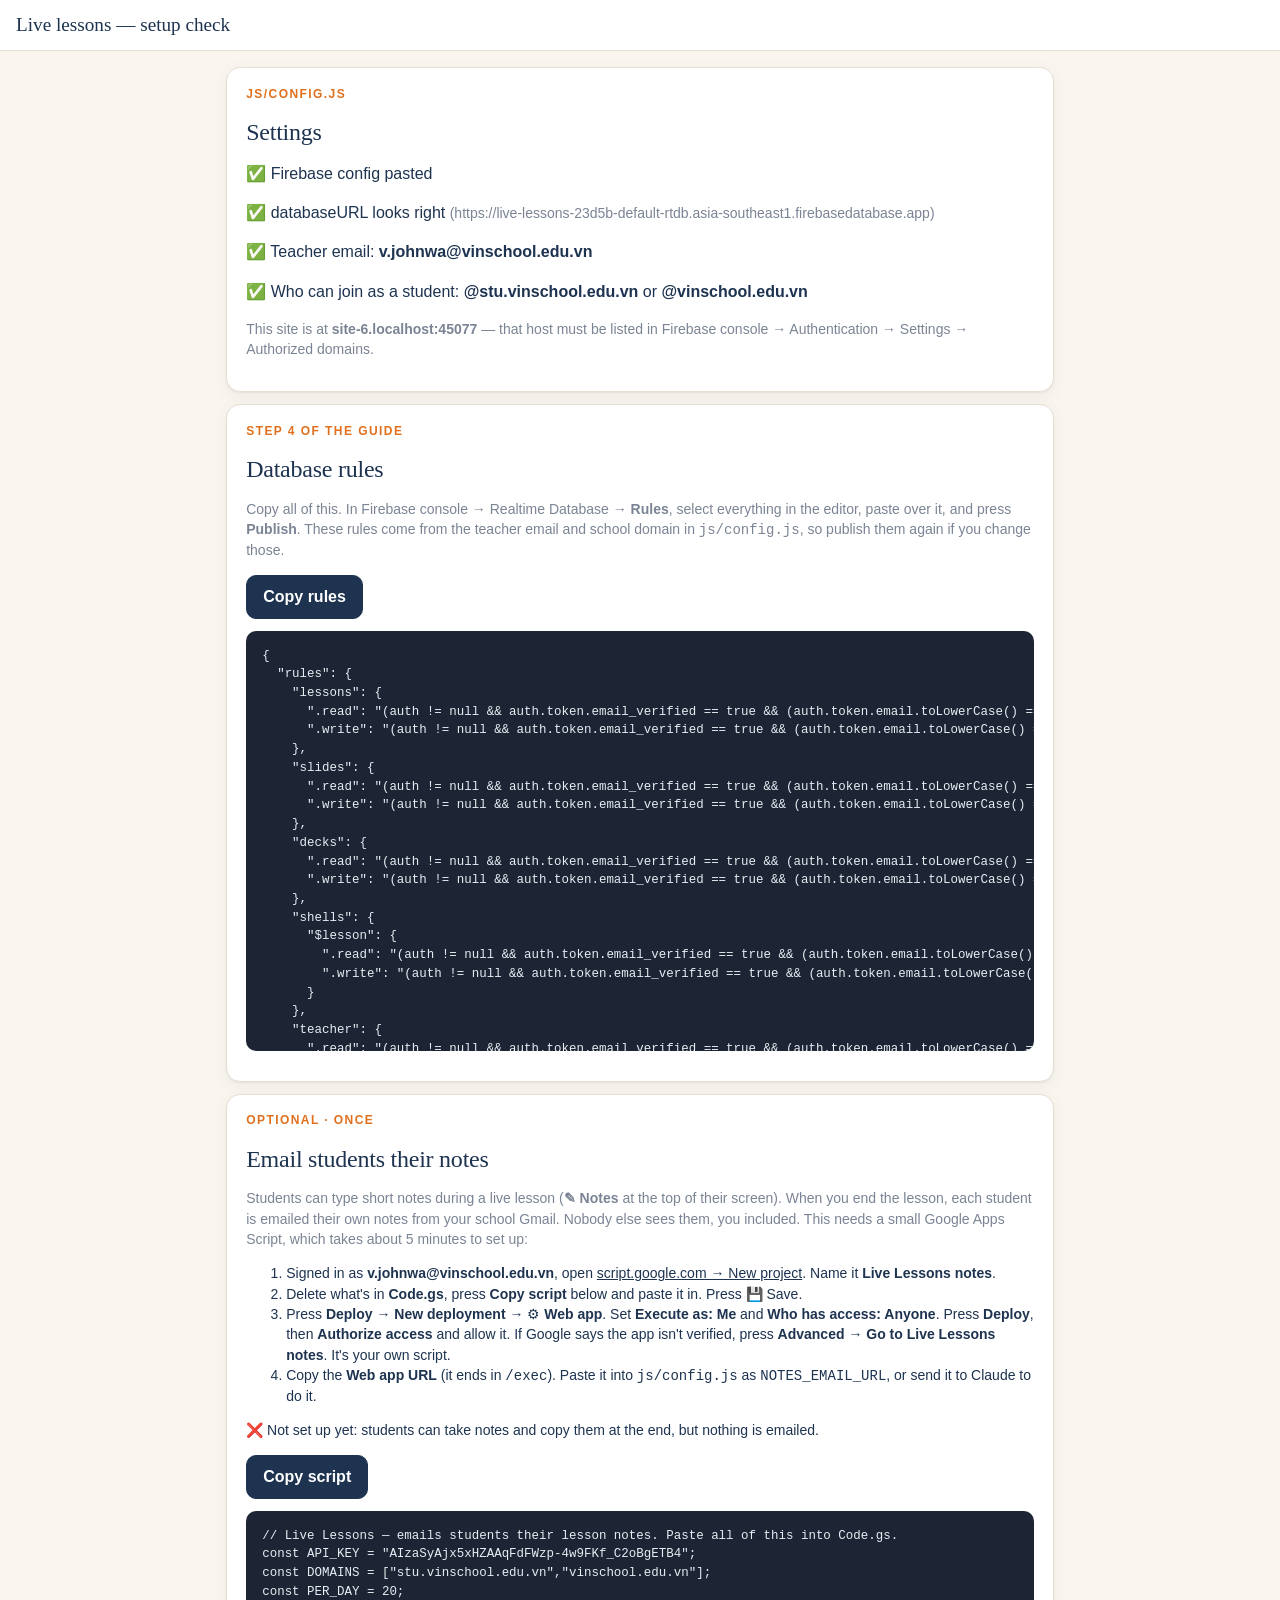
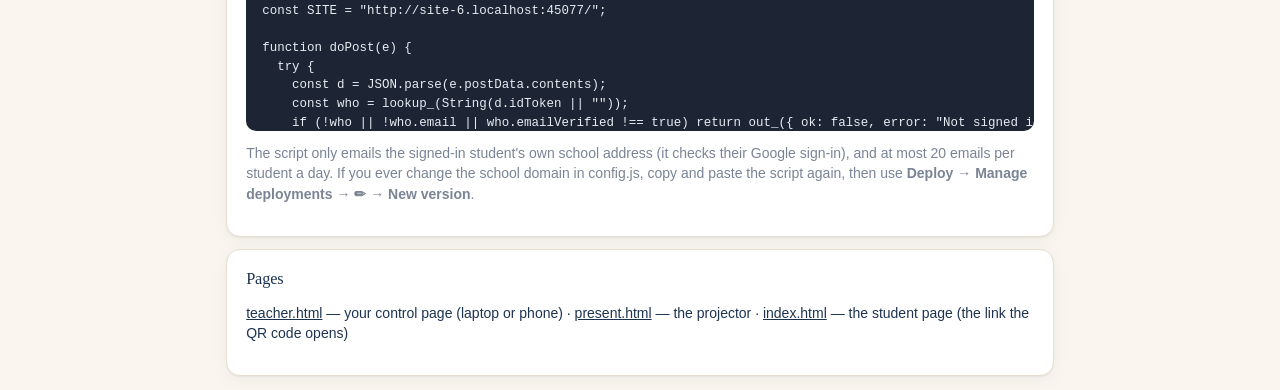
==== commit 58d12c19: "Notes linked to slides with a review link; private 'left the lesson page' alerts Notes - Each note b" ====
--- a/setup.html
+++ b/setup.html
@@ -41,7 +41,7 @@
   import { firebaseConfig, TEACHER_EMAILS, SCHOOL_DOMAIN, NOTES_EMAIL_URL } from "./js/config.js";
   import { buildRules } from "./js/rules.js";
   import { notesScript } from "./js/notesmail.js";
-  const gs = notesScript(firebaseConfig.apiKey, SCHOOL_DOMAIN);
+  const gs = notesScript(firebaseConfig.apiKey, SCHOOL_DOMAIN, new URL("./", location.href).href);
   document.getElementById("gs").textContent = gs;
   document.getElementById("tEmail").textContent = TEACHER_EMAILS[0] || "your school account";
   document.getElementById("mailState").innerHTML = NOTES_EMAIL_URL
--- a/app.css
+++ b/app.css
@@ -200,6 +200,18 @@
 .notes-sheet textarea, .notes-copy { width: 100%; box-sizing: border-box; min-height: 30vh; max-height: 45vh; resize: vertical; font: 1rem/1.45 var(--sans, sans-serif); padding: .6rem .7rem; border: 1px solid var(--line); border-radius: 10px; }
 .notes-copy { min-height: 120px; text-align: left; }
 body:has(.notes-dock.open) .s-main { padding-bottom: 46vh; }
+.away-board { position: absolute; left: 1.4cqw; top: 1.2cqw; z-index: 6; background: rgba(217,106,32,.95); color: #fff; font: 700 1.5cqw var(--sans); padding: .6cqw 1.3cqw; border-radius: 99px; box-shadow: 0 .4cqw 1.4cqw rgba(0,0,0,.25); }
+.away-nudge { position: fixed; left: 50%; top: 70px; transform: translateX(-50%); z-index: 40; width: min(92vw, 420px); box-sizing: border-box; background: #FFF6E8; color: #8a4310; border: 2px solid #D96A20; border-radius: 14px; padding: .8rem 1rem; display: grid; gap: .3rem; box-shadow: 0 10px 30px rgba(0,0,0,.18); }
+.away-nudge .btn { justify-self: end; }
+.away-pill { background: #FFF6E8; color: #D96A20; }
+.away-list { display: grid; gap: .25rem; font-size: .88rem; }
+.away-list > div { display: flex; align-items: center; gap: .45rem; }
+.away-list .dot { width: .6rem; height: .6rem; border-radius: 50%; background: #cfc4b1; flex: none; }
+.away-list .out .dot { background: #D96A20; box-shadow: 0 0 0 3px rgba(217,106,32,.2); }
+.away-list .out b { color: #D96A20; }
+.notes-earlier summary { cursor: pointer; color: var(--ink-2); }
+.notes-item { display: grid; gap: .1rem; width: 100%; text-align: left; background: #f6f1e8; border: 0; border-radius: 8px; padding: .4rem .6rem; margin-top: .35rem; cursor: pointer; font: inherit; font-size: .88rem; }
+.notes-item span { color: var(--ink-2); }
 .timer-pill { background: var(--accent-soft); color: var(--accent); font-variant-numeric: tabular-nums; }
 .timer-pill.warn { background: var(--bad); color: #fff; }
 .pill.score { background: #fff4cc; color: #8a6200; }
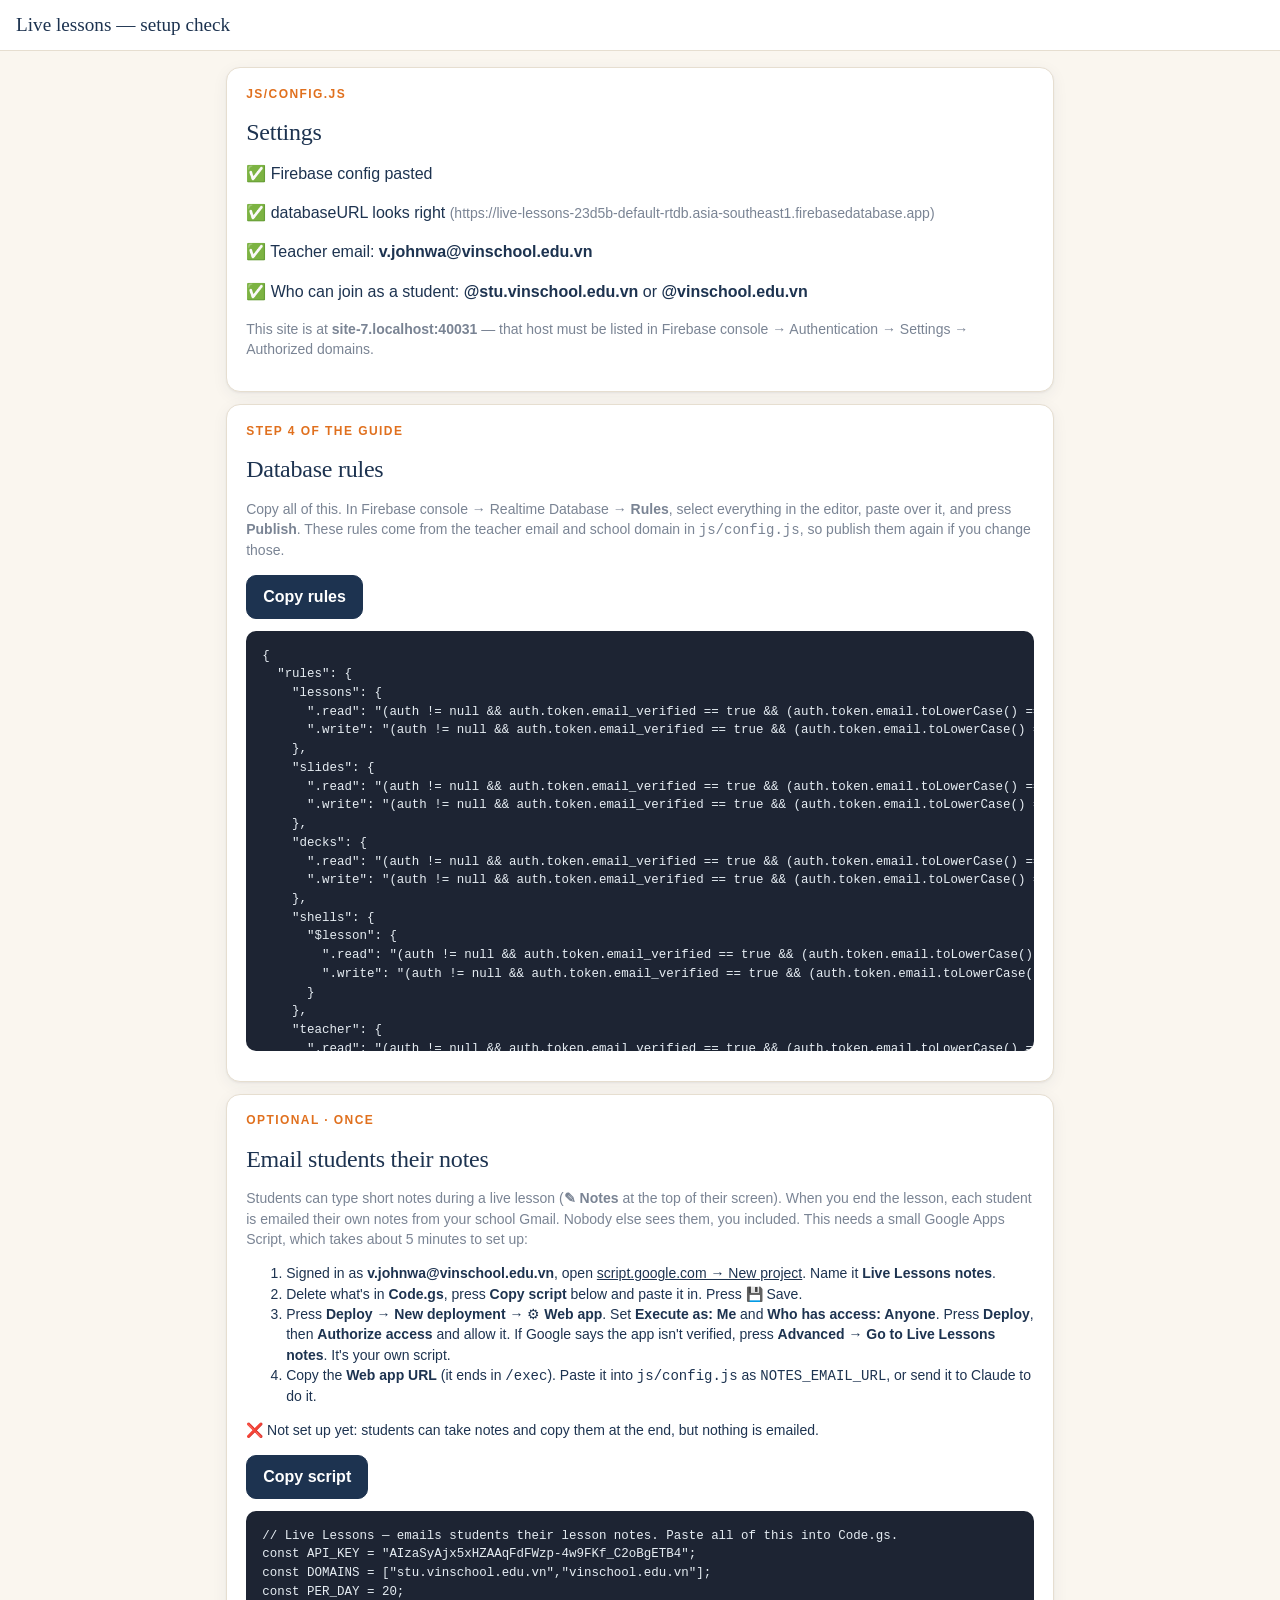
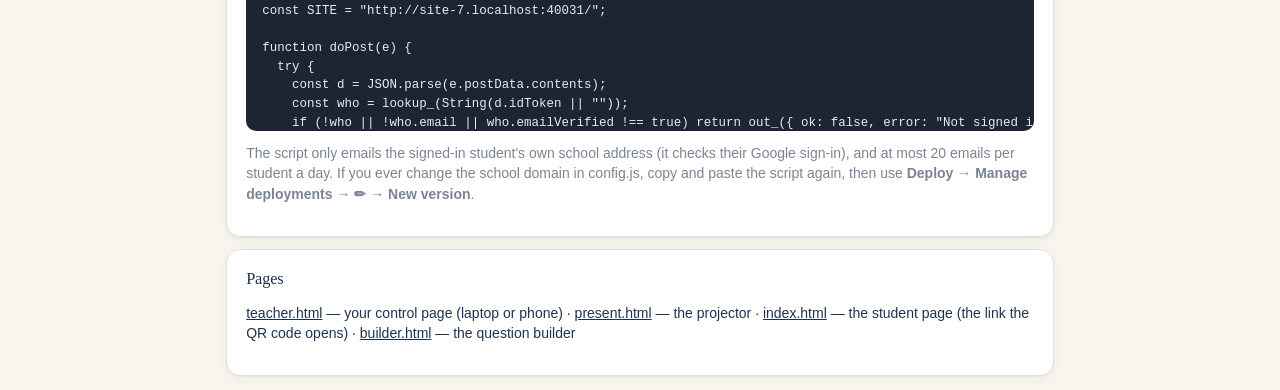
==== commit d29dd83d: "Question builder: add hinge and one-word questions to a deck, or make a PDF question file builder.ht" ====
--- a/setup.html
+++ b/setup.html
@@ -34,7 +34,7 @@
   </section>
   <section class="card stack small">
     <h3>Pages</h3>
-    <p><a href="teacher.html">teacher.html</a> — your control page (laptop or phone) · <a href="present.html">present.html</a> — the projector · <a href="./">index.html</a> — the student page (the link the QR code opens)</p>
+    <p><a href="teacher.html">teacher.html</a> — your control page (laptop or phone) · <a href="present.html">present.html</a> — the projector · <a href="./">index.html</a> — the student page (the link the QR code opens) · <a href="builder.html">builder.html</a> — the question builder</p>
   </section>
 </main>
 <script type="module">
--- a/app.css
+++ b/app.css
@@ -249,7 +249,7 @@
 .q-status { position: absolute; top: 1.2cqw; right: 1.4cqw; z-index: 4; background: rgba(22,50,79,.92); color: #fff; font: 700 1.35cqw var(--sans); padding: .6cqw 1.2cqw; border-radius: 99px; display: flex; gap: .4cqw; }
 .q-status.live { background: rgba(28,122,85,.95); }
 .q-status #pclock.warn { color: #ffd2c2; }
-.deck-clock { position: absolute; z-index: 4; display: flex; align-items: center; justify-content: center; box-sizing: border-box; background: #16324F; color: #fff; border-radius: 10px; font-family: var(--mono); font-weight: 700; font-variant-numeric: tabular-nums; line-height: 1; }
+.deck-clock { position: absolute; z-index: 4; display: flex; align-items: center; justify-content: center; box-sizing: border-box; background: #16324F; color: #fff; border-radius: 99px; font-family: var(--mono); font-weight: 700; font-variant-numeric: tabular-nums; line-height: 1; }
 .deck-clock.warn { background: #B4372B; }
 .res-panel { position: absolute; right: 2cqw; bottom: 5cqw; width: 38cqw; background: rgba(255,255,255,.97); border-radius: 1.2cqw; box-shadow: 0 1cqw 4cqw rgba(0,0,0,.2); padding: 1.2cqw 1.6cqw; font-size: 1.25cqw; z-index: 4; }
 .res-panel .rr { display: grid; grid-template-columns: 1.6cqw 1fr 10cqw 3.5cqw; gap: .8cqw; align-items: center; padding: .25cqw 0; }
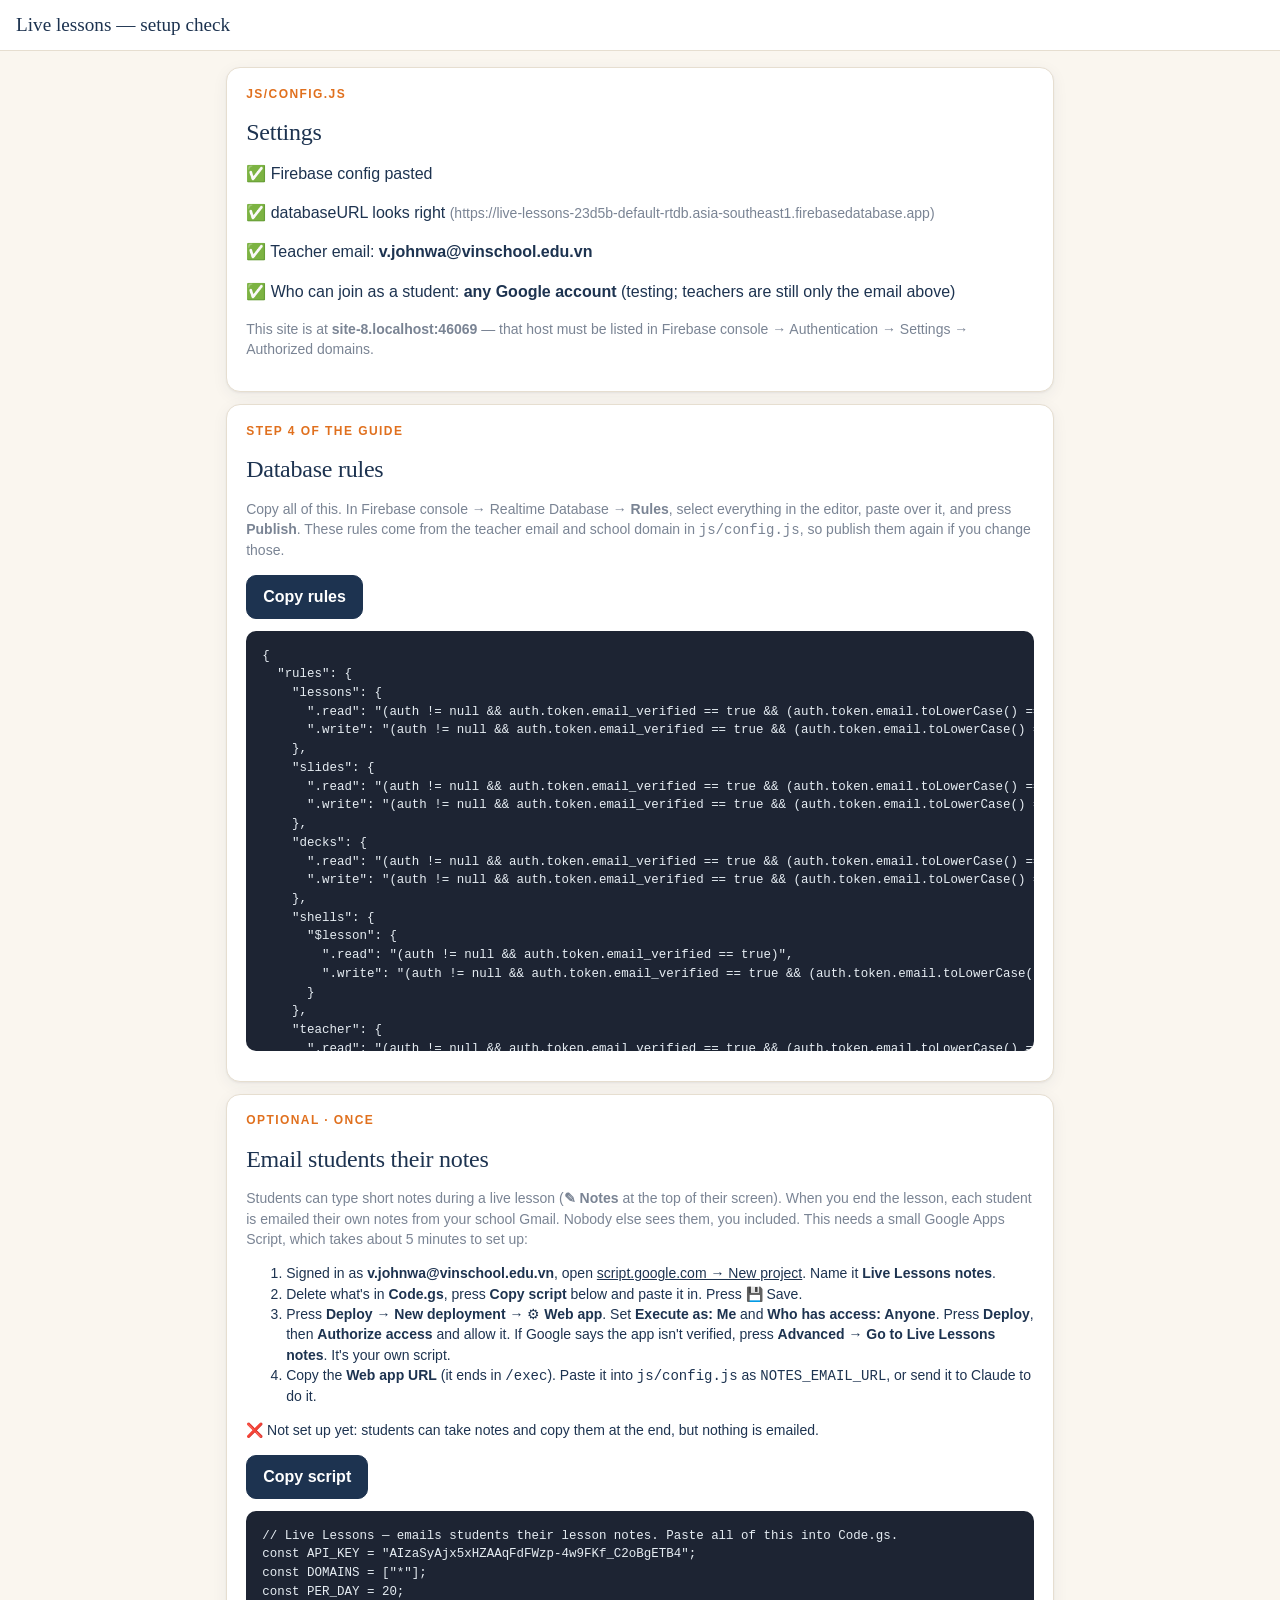
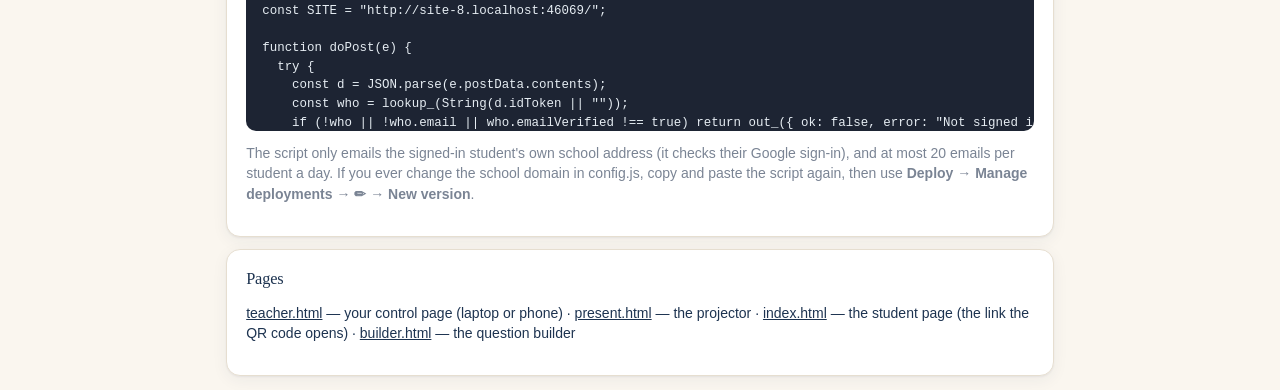
==== commit 0319e553: "Testing: any Google account can join as a student (teachers unchanged) SCHOOL_DOMAIN = ["*"] lets an" ====
--- a/setup.html
+++ b/setup.html
@@ -60,7 +60,7 @@
     <p>${ok(cfgOk)} Firebase config pasted</p>
     <p>${ok(urlOk)} databaseURL looks right <span class="muted small">(${firebaseConfig.databaseURL})</span></p>
     <p>${ok(tOk)} Teacher email: <b>${TEACHER_EMAILS.join(", ")}</b></p>
-    <p>${ok(dOk)} Who can join as a student: ${DOMS.map((d) => `<b>@${d}</b>`).join(" or ")}</p>
+    <p>${ok(dOk)} Who can join as a student: ${DOMS.includes("*") ? "<b>any Google account</b> (testing; teachers are still only the email above)" : DOMS.map((d) => `<b>@${d}</b>`).join(" or ")}</p>
     <p class="small muted">This site is at <b>${location.host || "(opened from a file)"}</b> — that host must be listed in Firebase console → Authentication → Settings → Authorized domains.</p>`;
   const text = JSON.stringify(buildRules(TEACHER_EMAILS, SCHOOL_DOMAIN), null, 2);
   document.getElementById("rules").textContent = text;
--- a/app.css
+++ b/app.css
@@ -98,12 +98,10 @@
 .s-main.wide { max-width: none; padding: 8px 12px; position: relative; }
 .s-main.wide #deckHost, .s-main.wide .s-slide { width: min(100%, calc((100dvh - 110px) * 16 / 9)); margin: 0 auto; }
 .s-main.wide #deckHost { position: relative; }
-.fs-btn { position: absolute; right: 8px; top: 8px; z-index: 3; width: 40px; height: 40px; border-radius: 10px; border: 0; background: rgba(17,17,17,.55); color: #fff; font-size: 1.2rem; cursor: pointer; }
-.s-main:fullscreen { background: #0e1b2a; display: flex; flex-direction: column; justify-content: center; padding: 0; }
-.s-main:fullscreen #main, .s-main:fullscreen #below { display: none; }
-.s-main:fullscreen #deckHost, .s-main:fullscreen .s-slide { width: min(100vw, calc(100vh * 16 / 9)); margin: 0 auto; }
-.s-main:fullscreen .deckframe, .s-main:fullscreen .s-slide { border-radius: 0; border: 0; }
-.s-main:fullscreen #main:has(.s-slide) { display: block; }
+.fs-pill { cursor: pointer; border: 0; font-family: inherit; }
+.fs-pill.on { background: var(--ink); color: #fff; }
+#app:fullscreen { background: var(--bg); overflow-y: auto; }
+#app:-webkit-full-screen { background: var(--bg); overflow-y: auto; }
 /* phone on its side: slimmer header, no footer line, so the slide gets the height */
 @media (orientation: landscape) and (max-height: 500px) {
   .s-top { padding: .25rem 12px; }
@@ -199,13 +197,23 @@
 .notes-sheet { max-width: 720px; margin: 0 auto; background: var(--card, #fff); border: 1px solid var(--line); border-bottom: 0; border-radius: 14px 14px 0 0; box-shadow: 0 -8px 30px rgba(0,0,0,.15); padding: 10px 14px calc(10px + env(safe-area-inset-bottom)); display: grid; gap: 8px; }
 .notes-sheet textarea, .notes-copy { width: 100%; box-sizing: border-box; min-height: 30vh; max-height: 45vh; resize: vertical; font: 1rem/1.45 var(--sans, sans-serif); padding: .6rem .7rem; border: 1px solid var(--line); border-radius: 10px; }
 .notes-copy { min-height: 120px; text-align: left; }
-body:has(.notes-dock.open) .s-main { padding-bottom: 46vh; }
+@media (max-width: 899px) { body:has(.notes-dock.open) .s-main { padding-bottom: 46vh; } }
+/* laptops and tablets: notes open as a panel on the right (about a quarter of the screen); the slide shrinks to fit beside it */
+@media (min-width: 900px) {
+  :root { --notes-w: clamp(280px, 25vw, 400px); }
+  body:has(.notes-dock.open) #app { padding-right: var(--notes-w); }
+  .notes-dock.open { left: auto; top: 0; width: var(--notes-w); }
+  .notes-dock.open .notes-sheet { height: 100dvh; max-width: none; box-sizing: border-box; border-radius: 0; border: 0; border-left: 1px solid var(--line); box-shadow: -8px 0 30px rgba(0,0,0,.08); display: flex; flex-direction: column; padding: 12px 14px; overflow-y: auto; }
+  .notes-dock.open .notes-sheet textarea { flex: 1 1 auto; min-height: 160px; max-height: none; resize: none; }
+}
 .away-board { position: absolute; left: 1.4cqw; top: 1.2cqw; z-index: 6; background: rgba(217,106,32,.95); color: #fff; font: 700 1.5cqw var(--sans); padding: .6cqw 1.3cqw; border-radius: 99px; box-shadow: 0 .4cqw 1.4cqw rgba(0,0,0,.25); }
 .away-nudge { position: fixed; left: 50%; top: 70px; transform: translateX(-50%); z-index: 40; width: min(92vw, 420px); box-sizing: border-box; background: #FFF6E8; color: #8a4310; border: 2px solid #D96A20; border-radius: 14px; padding: .8rem 1rem; display: grid; gap: .3rem; box-shadow: 0 10px 30px rgba(0,0,0,.18); }
 .away-nudge .btn { justify-self: end; }
 .away-pill { background: #FFF6E8; color: #D96A20; }
 .away-list { display: grid; gap: .25rem; font-size: .88rem; }
-.away-list > div { display: flex; align-items: center; gap: .45rem; }
+.away-list > div { display: grid; grid-template-columns: .6rem 1fr; column-gap: .55rem; align-items: start; }
+.away-list .dot { margin-top: .4rem; }
+.away-list .now { color: #D96A20; font-weight: 600; }
 .away-list .dot { width: .6rem; height: .6rem; border-radius: 50%; background: #cfc4b1; flex: none; }
 .away-list .out .dot { background: #D96A20; box-shadow: 0 0 0 3px rgba(217,106,32,.2); }
 .away-list .out b { color: #D96A20; }
